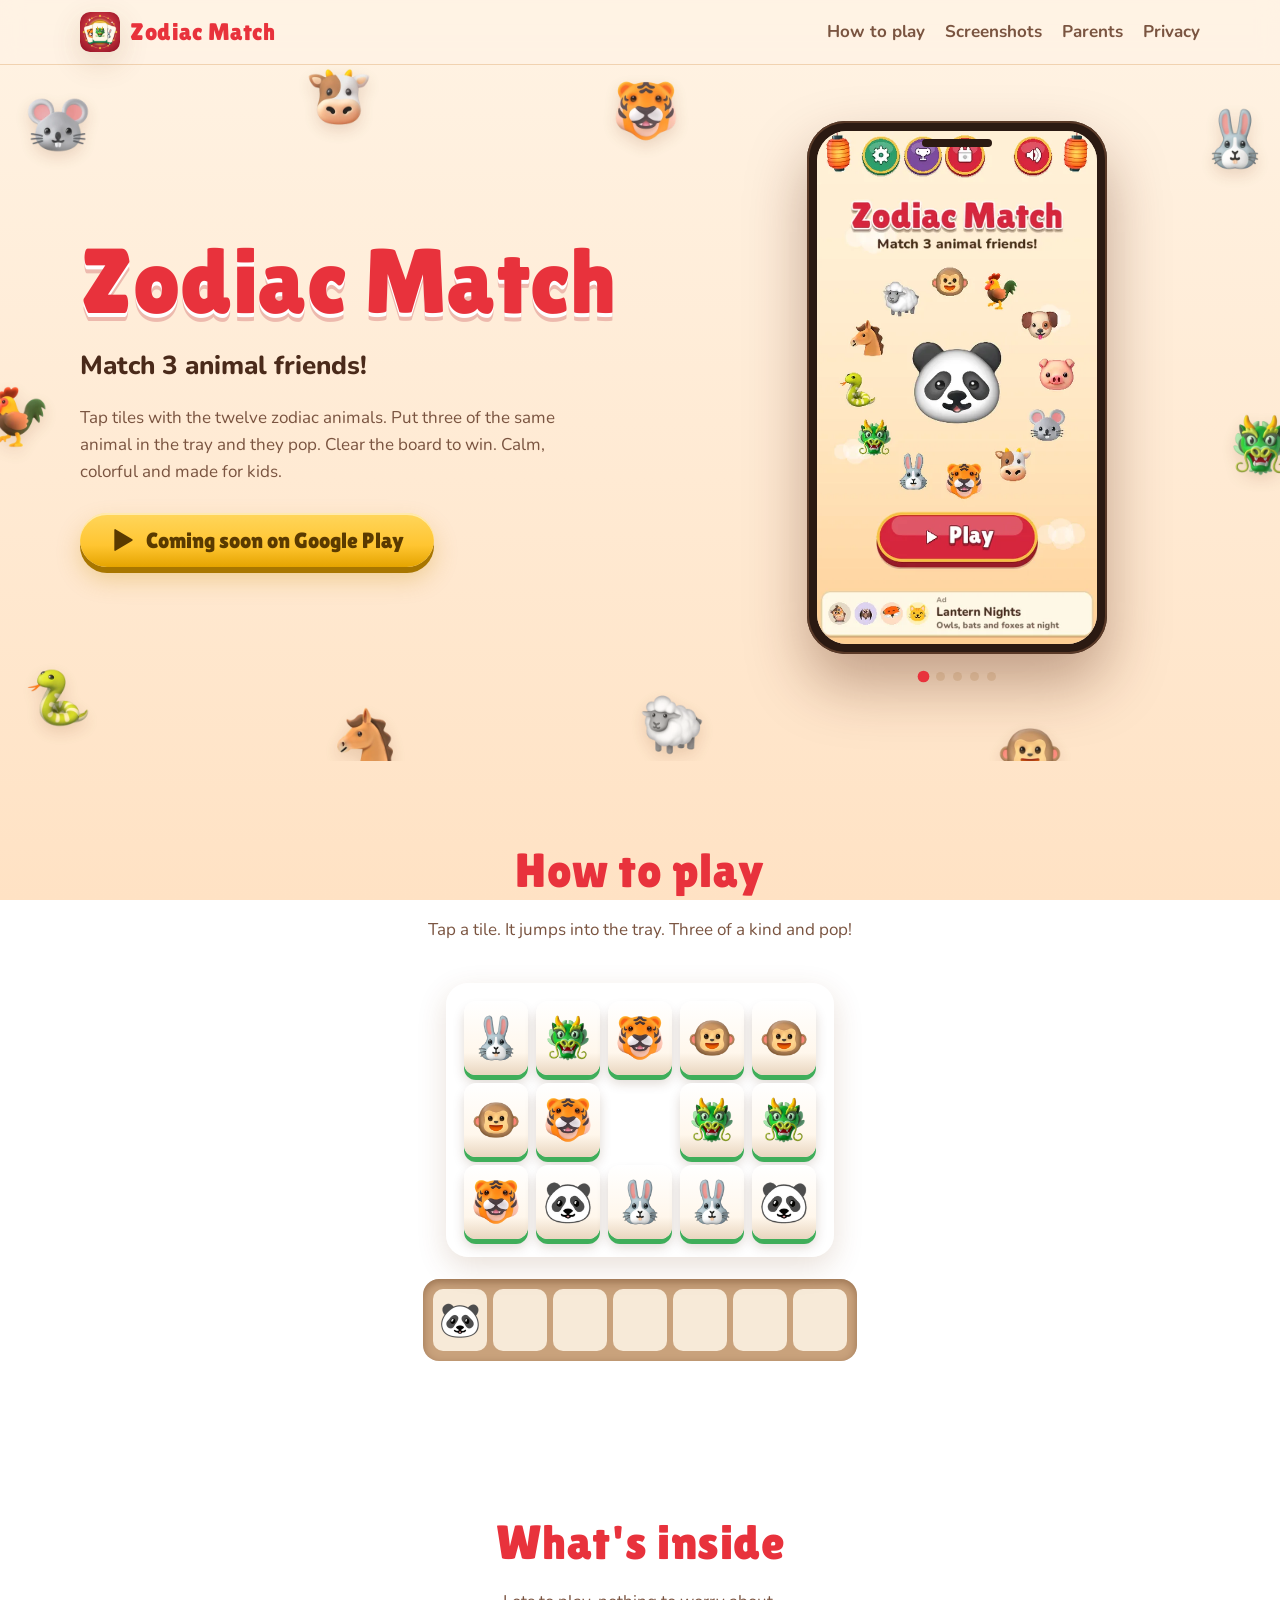
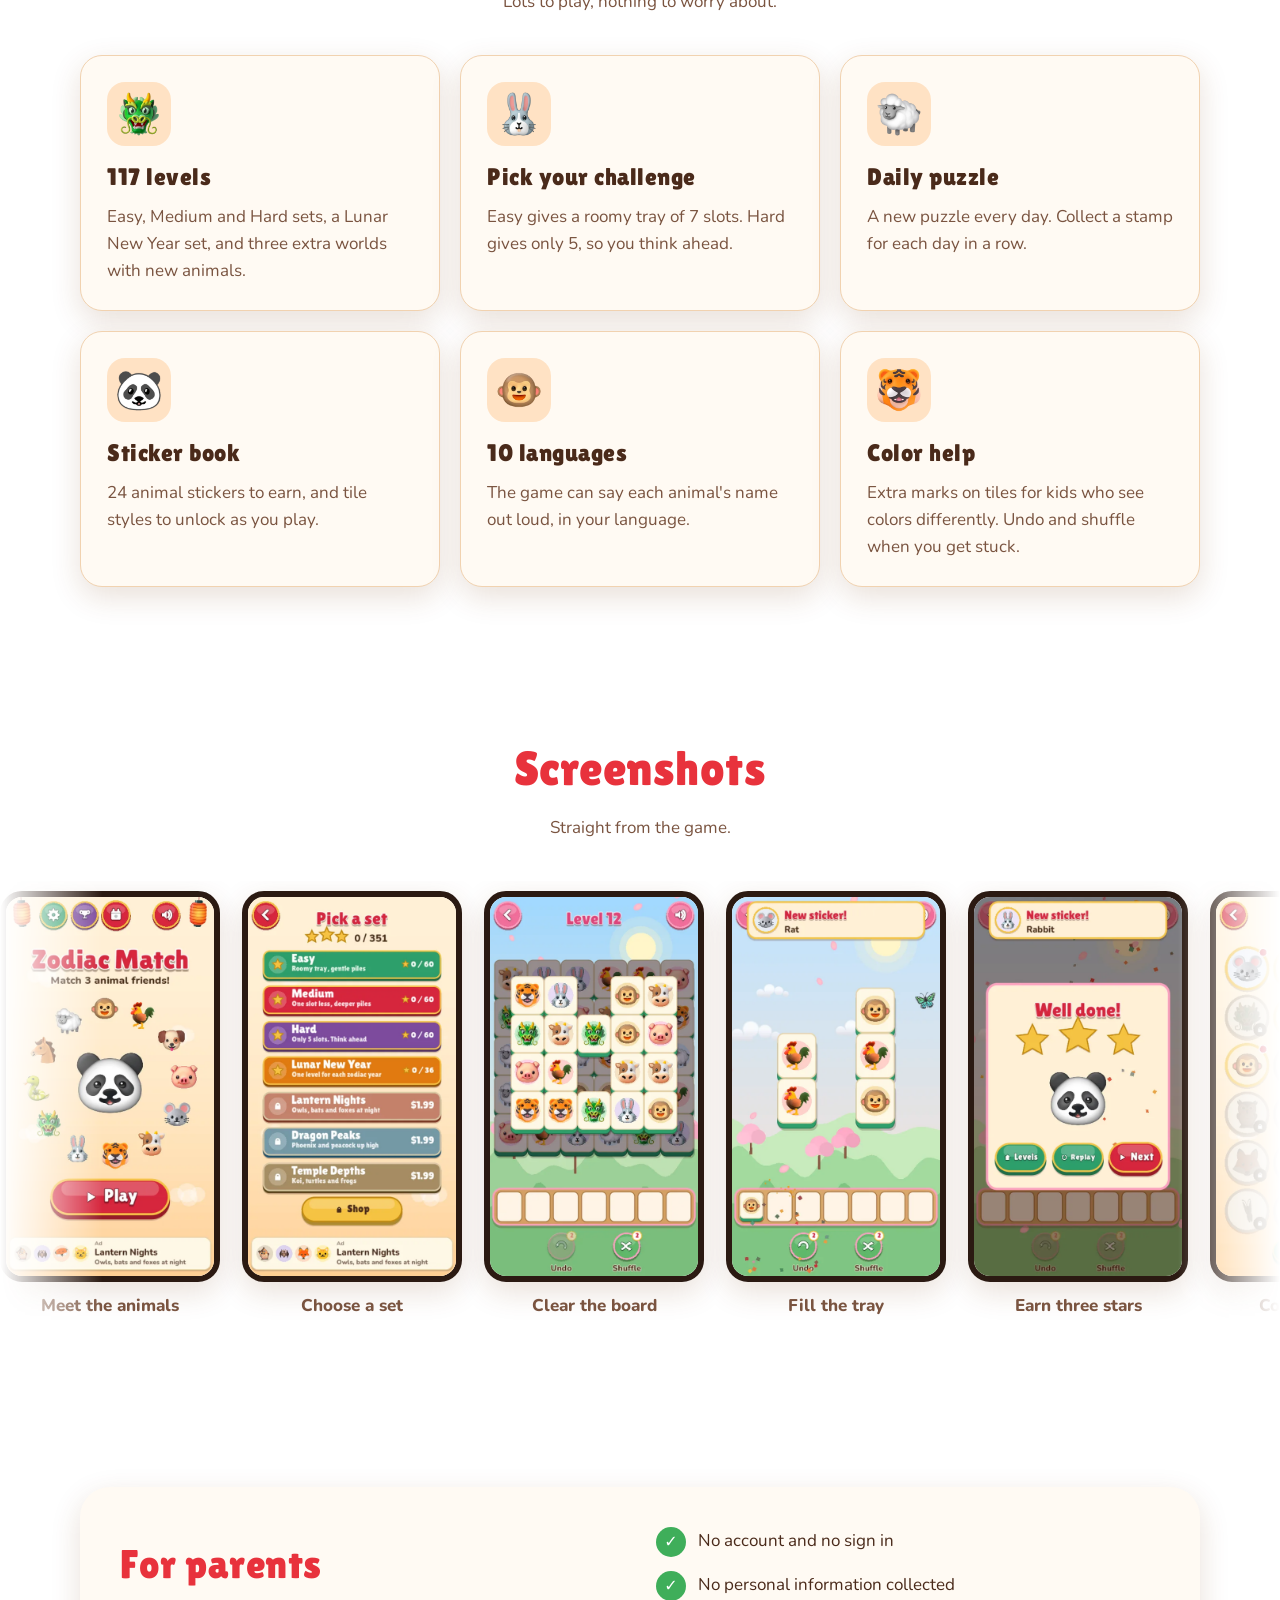
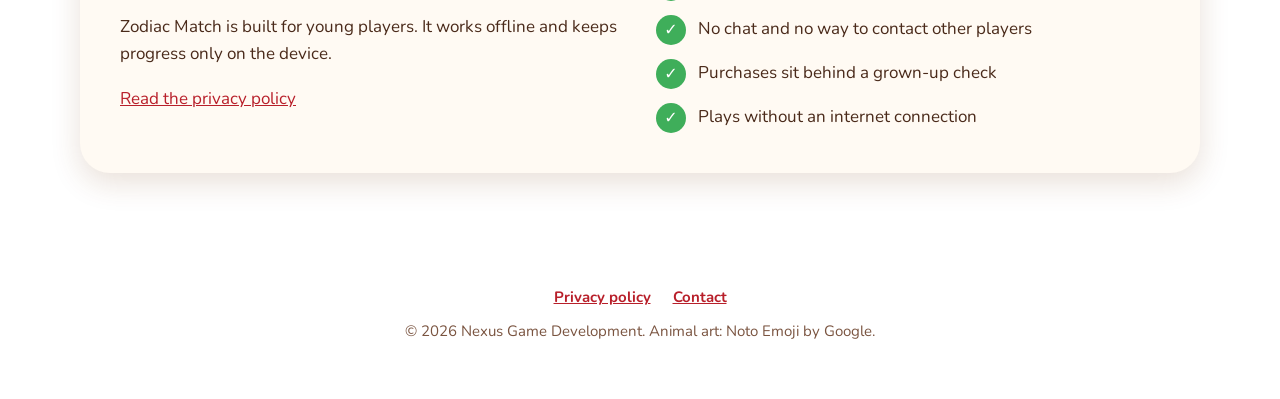
==== zodiac-match/index.html @ 3d44f5b6 "feat: zodiac match website and privacy policy" ====
<!doctype html>
<html lang="en">
<head>
<meta charset="utf-8">
<meta name="viewport" content="width=device-width, initial-scale=1">
<title>Zodiac Match</title>
<meta name="description" content="Zodiac Match is a calm tile matching game for kids. Tap three of the same zodiac animal to clear the board. No account, no personal data.">
<link rel="icon" href="favicon.png">
<link rel="preconnect" href="https://fonts.googleapis.com">
<link rel="preconnect" href="https://fonts.gstatic.com" crossorigin>
<link href="https://fonts.googleapis.com/css2?family=Lilita+One&family=Nunito:wght@400;700;800&display=swap" rel="stylesheet">
<link rel="stylesheet" href="style.css">
</head>
<body>

<header class="top">
  <div class="wrap">
    <a class="brand display" href="./"><img src="img/icon.png" alt="">Zodiac Match</a>
    <nav>
      <a class="hide-sm" href="#play">How to play</a>
      <a class="hide-sm" href="#screens">Screenshots</a>
      <a href="#parents">Parents</a>
      <a href="privacy/">Privacy</a>
    </nav>
  </div>
</header>

<section class="hero">
  <div class="floaters" id="floaters"></div>
  <div class="wrap">
    <div>
      <h1 id="title">Zodiac Match</h1>
      <div class="tag">Match 3 animal friends!</div>
      <p>Tap tiles with the twelve zodiac animals. Put three of the same animal in the tray and they pop. Clear the board to win. Calm, colorful and made for kids.</p>
      <div class="cta">
        <span class="btn soon" aria-label="Coming soon to Google Play">
          <svg viewBox="0 0 24 24" fill="currentColor" aria-hidden="true"><path d="M4 2.6v18.8c0 .5.5.8 1 .6l15.6-9.4c.4-.3.4-.9 0-1.2L5 2c-.5-.2-1 .1-1 .6z"/></svg>
          Coming soon on Google Play
        </span>
      </div>
    </div>
    <div>
      <div class="phone"><div class="screen" id="screen">
        <img class="on" src="img/shots/title.webp" alt="Title screen with the zodiac animals around a panda">
        <img src="img/shots/board.webp" alt="A level full of animal tiles">
        <img src="img/shots/win.webp" alt="Well done screen with three stars">
        <img src="img/shots/stickers.webp" alt="Sticker book with animals to collect">
        <img src="img/shots/daily.webp" alt="Daily puzzle with stamps">
      </div></div>
      <div class="dots" id="dots"></div>
    </div>
  </div>
</section>

<section id="play">
  <div class="wrap">
    <div class="head reveal">
      <h2>How to play</h2>
      <p>Tap a tile. It jumps into the tray. Three of a kind and pop!</p>
    </div>
    <div class="demo reveal">
      <div class="board" id="board"></div>
      <div class="tray" id="tray"></div>
    </div>
  </div>
</section>

<section>
  <div class="wrap">
    <div class="head reveal">
      <h2>What's inside</h2>
      <p>Lots to play, nothing to worry about.</p>
    </div>
    <div class="grid">
      <div class="card reveal"><div class="ico"><img src="img/animals/dragon.webp" alt=""></div><h3>117 levels</h3><p>Easy, Medium and Hard sets, a Lunar New Year set, and three extra worlds with new animals.</p></div>
      <div class="card reveal"><div class="ico"><img src="img/animals/rabbit.webp" alt=""></div><h3>Pick your challenge</h3><p>Easy gives a roomy tray of 7 slots. Hard gives only 5, so you think ahead.</p></div>
      <div class="card reveal"><div class="ico"><img src="img/animals/sheep.webp" alt=""></div><h3>Daily puzzle</h3><p>A new puzzle every day. Collect a stamp for each day in a row.</p></div>
      <div class="card reveal"><div class="ico"><img src="img/animals/panda.webp" alt=""></div><h3>Sticker book</h3><p>24 animal stickers to earn, and tile styles to unlock as you play.</p></div>
      <div class="card reveal"><div class="ico"><img src="img/animals/monkey.webp" alt=""></div><h3>10 languages</h3><p>The game can say each animal's name out loud, in your language.</p></div>
      <div class="card reveal"><div class="ico"><img src="img/animals/tiger.webp" alt=""></div><h3>Color help</h3><p>Extra marks on tiles for kids who see colors differently. Undo and shuffle when you get stuck.</p></div>
    </div>
  </div>
</section>

<section id="screens">
  <div class="wrap">
    <div class="head reveal">
      <h2>Screenshots</h2>
      <p>Straight from the game.</p>
    </div>
  </div>
  <div class="strip reveal"><div class="track" id="track">
    <figure><img src="img/shots/title.webp" alt="Title screen" loading="lazy"><figcaption>Meet the animals</figcaption></figure>
    <figure><img src="img/shots/sets.webp" alt="Set picker" loading="lazy"><figcaption>Choose a set</figcaption></figure>
    <figure><img src="img/shots/board.webp" alt="A full board" loading="lazy"><figcaption>Clear the board</figcaption></figure>
    <figure><img src="img/shots/playing.webp" alt="Playing level 1" loading="lazy"><figcaption>Fill the tray</figcaption></figure>
    <figure><img src="img/shots/win.webp" alt="Three stars" loading="lazy"><figcaption>Earn three stars</figcaption></figure>
    <figure><img src="img/shots/stickers.webp" alt="Sticker book" loading="lazy"><figcaption>Collect stickers</figcaption></figure>
    <figure><img src="img/shots/tiles.webp" alt="Tile styles" loading="lazy"><figcaption>Unlock tile styles</figcaption></figure>
    <figure><img src="img/shots/daily.webp" alt="Daily puzzle" loading="lazy"><figcaption>Daily puzzle</figcaption></figure>
    <figure><img src="img/shots/settings.webp" alt="Settings" loading="lazy"><figcaption>Easy settings</figcaption></figure>
  </div></div>
</section>

<section id="parents">
  <div class="wrap">
    <div class="parents reveal">
      <div>
        <h2>For parents</h2>
        <p>Zodiac Match is built for young players. It works offline and keeps progress only on the device.</p>
        <p><a href="privacy/">Read the privacy policy</a></p>
      </div>
      <ul>
        <li><b>&#10003;</b><span>No account and no sign in</span></li>
        <li><b>&#10003;</b><span>No personal information collected</span></li>
        <li><b>&#10003;</b><span>No chat and no way to contact other players</span></li>
        <li><b>&#10003;</b><span>Purchases sit behind a grown-up check</span></li>
        <li><b>&#10003;</b><span>Plays without an internet connection</span></li>
      </ul>
    </div>
  </div>
</section>

<footer>
  <div class="wrap">
    <nav><a href="privacy/">Privacy policy</a><a href="mailto:itdevelopment@nexusgamedevs.org">Contact</a></nav>
    <div>&copy; 2026 Nexus Game Development. Animal art: Noto Emoji by Google.</div>
  </div>
</footer>

<script>
(function () {
  var still = window.matchMedia('(prefers-reduced-motion: reduce)').matches;
  var animals = ['rat', 'ox', 'tiger', 'rabbit', 'dragon', 'snake', 'horse', 'sheep', 'monkey', 'rooster', 'dog', 'pig'];
  var src = function (a) { return 'img/animals/' + a + '.webp'; };

  // Title letters hop one after another
  var t = document.getElementById('title');
  t.innerHTML = t.textContent.split('').map(function (c, i) {
    return c === ' ' ? ' ' : '<span style="animation-delay:' + (i * 0.08) + 's">' + c + '</span>';
  }).join('');

  // Animals drifting around the hero
  var f = document.getElementById('floaters');
  var spots = [[2, 4], [24, 0], [48, 2], [94, 6], [96, 50], [2, 86], [26, 92], [50, 90], [78, 94], [-1, 46]];
  spots.forEach(function (p, i) {
    var img = new Image();
    img.src = src(animals[i % animals.length]);
    img.alt = '';
    img.style.left = p[0] + '%';
    img.style.top = p[1] + '%';
    img.style.animationDelay = (-i * 1.3) + 's';
    img.style.animationDuration = (7 + (i % 4) * 1.5) + 's';
    f.appendChild(img);
  });

  // Phone slideshow
  var shots = document.querySelectorAll('#screen img');
  var dots = document.getElementById('dots');
  shots.forEach(function () { dots.appendChild(document.createElement('i')); });
  var cur = 0;
  var show = function (n) {
    shots[cur].classList.remove('on'); dots.children[cur].classList.remove('on');
    cur = n;
    shots[cur].classList.add('on'); dots.children[cur].classList.add('on');
  };
  show(0);
  if (!still) setInterval(function () { show((cur + 1) % shots.length); }, 3200);

  // Gallery loops forever: repeat its items once
  var track = document.getElementById('track');
  track.innerHTML += track.innerHTML;

  // Reveal on scroll
  var io = new IntersectionObserver(function (es) {
    es.forEach(function (e) { if (e.isIntersecting) { e.target.classList.add('in'); io.unobserve(e.target); } });
  }, { threshold: 0.15 });
  document.querySelectorAll('.reveal').forEach(function (el) { io.observe(el); });

  // How to play: a small board that plays itself
  var board = document.getElementById('board');
  var tray = document.getElementById('tray');
  var slots = [];
  for (var s = 0; s < 7; s++) { var d = document.createElement('div'); d.className = 'slot'; tray.appendChild(d); slots.push(d); }

  var deal = function () {
    var pool = ['tiger', 'rabbit', 'dragon', 'panda', 'monkey'];
    var tiles = [];
    pool.forEach(function (a) { for (var k = 0; k < 3; k++) tiles.push(a); });
    for (var i = tiles.length - 1; i > 0; i--) { var j = Math.floor(Math.random() * (i + 1)); var x = tiles[i]; tiles[i] = tiles[j]; tiles[j] = x; }
    board.innerHTML = '';
    tiles.forEach(function (a) {
      var el = document.createElement('div');
      el.className = 'tile'; el.dataset.a = a;
      el.innerHTML = '<img src="' + src(a) + '" alt="">';
      board.appendChild(el);
    });
  };

  var held = [];
  var burst = function (slot) {
    var r = slot.getBoundingClientRect(), b = board.parentNode.getBoundingClientRect();
    var colors = ['#ffc531', '#e8323c', '#3fae5a', '#6f56d9', '#ff8ac2'];
    for (var i = 0; i < 10; i++) {
      var p = document.createElement('span');
      p.className = 'burst';
      p.style.background = colors[i % colors.length];
      p.style.left = (r.left - b.left + r.width / 2) + 'px';
      p.style.top = (r.top - b.top + r.height / 2) + 'px';
      var ang = i / 10 * Math.PI * 2;
      p.style.setProperty('--x', Math.cos(ang) * 50 + 'px');
      p.style.setProperty('--y', Math.sin(ang) * 50 + 'px');
      board.parentNode.appendChild(p);
      setTimeout(function (q) { q.remove(); }, 750, p);
    }
  };
  var redraw = function () {
    slots.forEach(function (sl, i) {
      sl.className = 'slot';
      sl.innerHTML = held[i] ? '<img src="' + src(held[i]) + '" alt="">' : '';
    });
  };

  var step = function () {
    var left = Array.prototype.filter.call(board.children, function (el) { return el.style.visibility !== 'hidden'; });
    if (!left.length) { setTimeout(function () { deal(); held = []; redraw(); setTimeout(step, 900); }, 1200); return; }
    // Prefer an animal already in the tray, the way a careful player would
    var want = held.length ? held[held.length - 1] : null;
    var pick = left.find(function (el) { return el.dataset.a === want; }) || left[Math.floor(Math.random() * left.length)];
    pick.classList.add('pick');
    setTimeout(function () {
      pick.style.visibility = 'hidden';
      var a = pick.dataset.a;
      var at = held.lastIndexOf(a);
      if (at < 0) held.push(a); else held.splice(at + 1, 0, a);
      redraw();
      var n = held.filter(function (h) { return h === a; }).length;
      if (n === 3) {
        var first = held.indexOf(a);
        for (var i = first; i < first + 3; i++) slots[i].classList.add('pop');
        burst(slots[first + 1]);
        setTimeout(function () { held = held.filter(function (h) { return h !== a; }); redraw(); setTimeout(step, 500); }, 480);
      } else setTimeout(step, 650);
    }, 260);
  };

  deal(); redraw();
  if (!still) {
    var started = false;
    new IntersectionObserver(function (es) {
      if (es[0].isIntersecting && !started) { started = true; setTimeout(step, 600); }
    }).observe(board);
  }
})();
</script>
</body>
</html>
---- zodiac-match/style.css ----
:root {
  --bg: #fff3e4;
  --bg-deep: #ffe2c4;
  --ink: #4a2a1a;
  --ink-soft: #7a5440;
  --red: #e8323c;
  --red-dark: #b81f2a;
  --gold: #ffc531;
  --green: #3fae5a;
  --purple: #6f56d9;
  --card: #fffaf3;
  --line: #f1d2b0;
  --shadow: 0 10px 30px rgba(120, 60, 20, .16);
  color-scheme: light;
}

* { box-sizing: border-box; }
html { scroll-behavior: smooth; }
body {
  margin: 0;
  background: linear-gradient(180deg, var(--bg) 0%, var(--bg-deep) 100%) fixed;
  color: var(--ink);
  font: 17px/1.6 "Nunito", system-ui, sans-serif;
  overflow-x: hidden;
}
h1, h2, h3, .display { font-family: "Lilita One", "Nunito", sans-serif; font-weight: 400; letter-spacing: .5px; }
a { color: var(--red-dark); }
img { max-width: 100%; display: block; }
.wrap { width: min(1120px, 100% - 32px); margin: 0 auto; }

/* Header */
.top { position: sticky; top: 0; z-index: 20; backdrop-filter: blur(10px); background: rgba(255, 243, 228, .78); border-bottom: 1px solid var(--line); }
.top .wrap { display: flex; align-items: center; justify-content: space-between; height: 64px; }
.brand { display: flex; align-items: center; gap: 10px; text-decoration: none; color: var(--red); font-size: 24px; }
.brand img { width: 40px; height: 40px; border-radius: 10px; box-shadow: var(--shadow); }
.top nav { display: flex; gap: 20px; }
.top nav a { color: var(--ink-soft); text-decoration: none; font-weight: 700; }
.top nav a:hover { color: var(--red); }

/* Buttons, same glossy look as the game */
.btn {
  display: inline-flex; align-items: center; gap: 10px;
  padding: 14px 30px; border-radius: 999px; border: 0;
  font: 22px "Lilita One", sans-serif; color: #fff; text-decoration: none;
  background: linear-gradient(180deg, #ff5a5f 0%, var(--red) 55%, var(--red-dark) 100%);
  box-shadow: 0 6px 0 #8f1620, 0 12px 24px rgba(184, 31, 42, .35), inset 0 2px 0 rgba(255, 255, 255, .45);
  transition: transform .15s, box-shadow .15s;
}
.btn:hover { transform: translateY(-2px); }
.btn:active { transform: translateY(4px); box-shadow: 0 2px 0 #8f1620, 0 6px 12px rgba(184, 31, 42, .3); }
.btn.soon { background: linear-gradient(180deg, #ffd65c, var(--gold) 60%, #e5a400); box-shadow: 0 6px 0 #a87600, 0 12px 24px rgba(200, 140, 0, .3), inset 0 2px 0 rgba(255, 255, 255, .5); color: #5a3a00; cursor: default; }
.btn svg { width: 26px; height: 26px; }

/* Hero */
.hero { position: relative; padding: 56px 0 80px; }
.hero .wrap { display: grid; grid-template-columns: 1.1fr .9fr; gap: 40px; align-items: center; position: relative; z-index: 2; }
.hero h1 { font-size: clamp(52px, 8vw, 92px); line-height: 1; margin: 0; color: var(--red); text-shadow: 0 4px 0 #fff, 0 8px 0 rgba(184, 31, 42, .25); }
.hero h1 span { display: inline-block; animation: hop 2.6s ease-in-out infinite; }
.hero .tag { font-size: clamp(20px, 2.6vw, 26px); font-weight: 800; margin: 18px 0 8px; }
.hero p { color: var(--ink-soft); max-width: 520px; }
.hero .cta { display: flex; flex-wrap: wrap; gap: 14px; margin-top: 28px; align-items: center; }
.hero .note { font-size: 14px; color: var(--ink-soft); }

.floaters { position: absolute; inset: 0; overflow: hidden; pointer-events: none; z-index: 1; }
.floaters img { position: absolute; width: 64px; opacity: .9; animation: float 9s ease-in-out infinite; filter: drop-shadow(0 6px 8px rgba(120, 60, 20, .18)); }

/* Phone */
.phone {
  position: relative; width: min(300px, 78vw); aspect-ratio: 9 / 16; margin: 0 auto;
  border-radius: 38px; padding: 10px; background: #2b1a12;
  box-shadow: 0 30px 60px rgba(80, 30, 10, .35), inset 0 0 0 2px #5a3a28;
  animation: bob 6s ease-in-out infinite;
}
.phone .screen { position: relative; width: 100%; height: 100%; border-radius: 30px; overflow: hidden; background: #fbe8d2; }
.phone .screen img { position: absolute; inset: 0; width: 100%; height: 100%; object-fit: cover; opacity: 0; transform: scale(1.04); transition: opacity .8s, transform 1.6s; }
.phone .screen img.on { opacity: 1; transform: scale(1); }
.phone::after { content: ""; position: absolute; top: 18px; left: 50%; width: 70px; height: 8px; margin-left: -35px; border-radius: 8px; background: #2b1a12; z-index: 3; }
.dots { display: flex; gap: 8px; justify-content: center; margin-top: 18px; }
.dots i { width: 9px; height: 9px; border-radius: 50%; background: var(--line); transition: background .3s, transform .3s; }
.dots i.on { background: var(--red); transform: scale(1.3); }

/* Sections */
section { padding: 72px 0; }
.head { text-align: center; margin-bottom: 40px; }
.head h2 { font-size: clamp(34px, 5vw, 48px); margin: 0; color: var(--red); }
.head p { color: var(--ink-soft); margin: 6px 0 0; }

/* Match demo */
.demo { display: grid; justify-items: center; gap: 22px; }
.board { position: relative; display: grid; grid-template-columns: repeat(5, 64px); gap: 8px; padding: 18px; border-radius: 22px; background: rgba(255, 255, 255, .55); box-shadow: var(--shadow); }
.tile {
  width: 64px; height: 74px; border-radius: 12px; display: grid; place-items: center;
  background: linear-gradient(180deg, #fff 0%, #fff7ec 70%, #e9d6bf 100%);
  box-shadow: 0 5px 0 #3fae5a, 0 8px 12px rgba(80, 40, 10, .18);
  transition: transform .45s cubic-bezier(.3, 1.4, .5, 1), opacity .3s;
}
.tile img { width: 48px; }
.tile.pick { animation: pick .35s; }
.tray { display: grid; grid-template-columns: repeat(7, 54px); gap: 6px; padding: 10px; border-radius: 16px; background: #c9a27c; box-shadow: inset 0 3px 8px rgba(70, 30, 0, .35); }
.slot { width: 54px; height: 62px; border-radius: 10px; background: #f7ead8; display: grid; place-items: center; }
.slot img { width: 40px; animation: drop .35s cubic-bezier(.3, 1.5, .5, 1); }
.slot.pop img { animation: pop .45s forwards; }
.burst { position: absolute; pointer-events: none; width: 10px; height: 10px; border-radius: 50%; animation: burst .7s ease-out forwards; }

/* Features */
.grid { display: grid; grid-template-columns: repeat(3, 1fr); gap: 20px; }
.card { background: var(--card); border: 1px solid var(--line); border-radius: 22px; padding: 26px; box-shadow: var(--shadow); transition: transform .25s; }
.card:hover { transform: translateY(-6px) rotate(-.5deg); }
.card .ico { width: 64px; height: 64px; border-radius: 18px; display: grid; place-items: center; margin-bottom: 12px; background: var(--bg-deep); }
.card .ico img { width: 46px; }
.card h3 { margin: 0 0 6px; font-size: 24px; }
.card p { margin: 0; color: var(--ink-soft); }

/* Gallery */
.strip { overflow: hidden; mask-image: linear-gradient(90deg, transparent, #000 8%, #000 92%, transparent); }
.track { display: flex; gap: 22px; width: max-content; animation: slide 50s linear infinite; padding: 10px 0 24px; }
.strip:hover .track { animation-play-state: paused; }
.track figure { margin: 0; width: 220px; }
.track img { border-radius: 22px; border: 6px solid #2b1a12; box-shadow: var(--shadow); aspect-ratio: 9 / 16; object-fit: cover; transition: transform .3s; }
.track figure:hover img { transform: translateY(-8px) scale(1.03); }
.track figcaption { text-align: center; font-weight: 800; margin-top: 10px; color: var(--ink-soft); }

/* Parents */
.parents { background: var(--card); border-radius: 30px; padding: 40px; box-shadow: var(--shadow); display: grid; grid-template-columns: 1fr 1fr; gap: 32px; align-items: center; }
.parents ul { list-style: none; margin: 0; padding: 0; display: grid; gap: 14px; }
.parents li { display: flex; gap: 12px; align-items: flex-start; }
.parents li b { flex: 0 0 30px; height: 30px; border-radius: 50%; display: grid; place-items: center; background: var(--green); color: #fff; font-size: 16px; }
.parents h2 { font-size: 40px; margin: 0 0 10px; color: var(--red); }

footer { padding: 40px 0 56px; text-align: center; color: var(--ink-soft); font-size: 15px; }
footer nav { display: flex; justify-content: center; gap: 22px; margin-bottom: 10px; font-weight: 700; }

/* Reveal on scroll */
.reveal { opacity: 0; transform: translateY(30px); transition: opacity .7s, transform .7s; }
.reveal.in { opacity: 1; transform: none; }

/* Policy page */
.doc { background: var(--card); border-radius: 26px; padding: clamp(22px, 5vw, 48px); margin: 40px auto; max-width: 820px; box-shadow: var(--shadow); }
.doc h1 { color: var(--red); font-size: clamp(36px, 6vw, 52px); margin: 0 0 4px; }
.doc h2 { font-size: 26px; margin: 30px 0 6px; }
.doc .meta { color: var(--ink-soft); margin: 0 0 20px; }

@keyframes float { 0%, 100% { transform: translateY(0) rotate(-6deg); } 50% { transform: translateY(-26px) rotate(6deg); } }
@keyframes bob { 0%, 100% { transform: translateY(0) rotate(-2deg); } 50% { transform: translateY(-14px) rotate(2deg); } }
@keyframes hop { 0%, 80%, 100% { transform: translateY(0); } 88% { transform: translateY(-14px); } }
@keyframes pick { 50% { transform: scale(.88); } }
@keyframes drop { from { transform: translateY(-40px) scale(.6); opacity: 0; } }
@keyframes pop { 40% { transform: scale(1.35); } 100% { transform: scale(0); opacity: 0; } }
@keyframes burst { to { transform: translate(var(--x), var(--y)) scale(.2); opacity: 0; } }
@keyframes slide { to { transform: translateX(calc(-50% - 11px)); } }

@media (max-width: 860px) {
  .hero .wrap, .parents { grid-template-columns: 1fr; text-align: center; }
  .hero p, .hero .cta { margin-left: auto; margin-right: auto; justify-content: center; }
  .grid { grid-template-columns: 1fr 1fr; }
  .top nav a.hide-sm { display: none; }
}
@media (max-width: 560px) {
  .floaters img { opacity: .45; }
  .grid { grid-template-columns: 1fr; }
  .board { grid-template-columns: repeat(5, 52px); gap: 6px; padding: 12px; }
  .tile { width: 52px; height: 60px; }
  .tile img { width: 38px; }
  .tray { grid-template-columns: repeat(7, 40px); gap: 4px; padding: 8px; }
  .slot { width: 40px; height: 48px; }
  .slot img { width: 30px; }
  .floaters img { width: 44px; }
  .parents { padding: 26px; }
}
@media (prefers-reduced-motion: reduce) {
  *, *::before, *::after { animation: none !important; transition: none !important; }
  .reveal { opacity: 1; transform: none; }
}
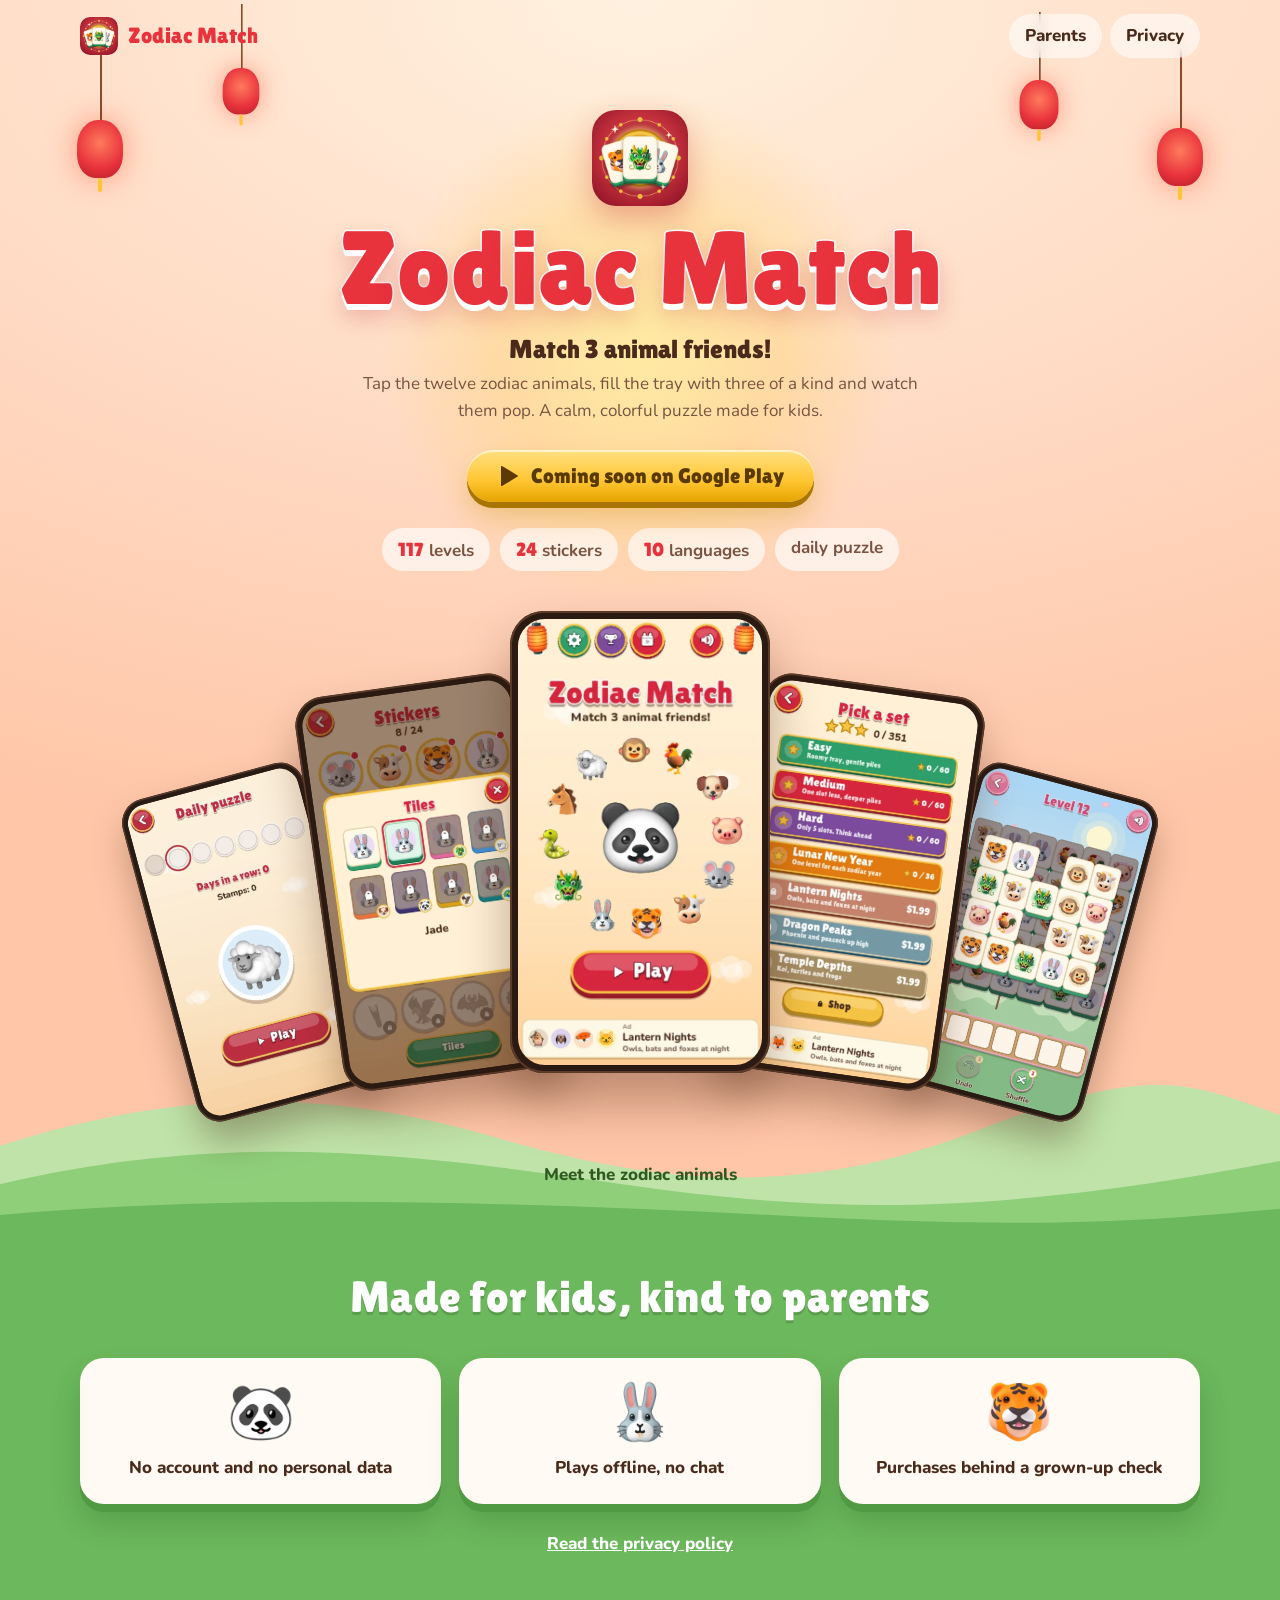
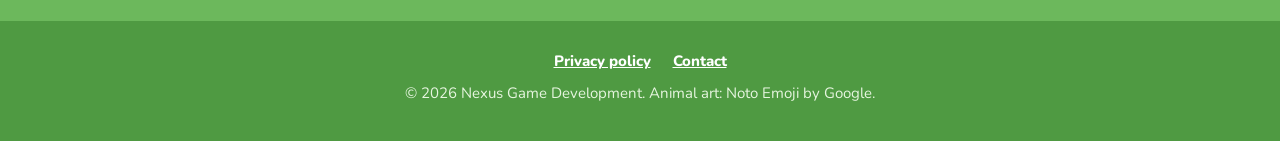
==== commit b253d39e: "feat: simpler zodiac match page with a fan of screenshots Dan wanted fewer sections and a prettier p" ====
--- a/zodiac-match/index.html
+++ b/zodiac-match/index.html
@@ -15,109 +15,60 @@
 
 <header class="top">
   <div class="wrap">
-    <a class="brand display" href="./"><img src="img/icon.png" alt="">Zodiac Match</a>
-    <nav>
-      <a class="hide-sm" href="#play">How to play</a>
-      <a class="hide-sm" href="#screens">Screenshots</a>
-      <a href="#parents">Parents</a>
-      <a href="privacy/">Privacy</a>
-    </nav>
+    <a class="brand display" href="./"><img src="img/icon.png" alt=""><span>Zodiac Match</span></a>
+    <nav><a href="#parents">Parents</a><a href="privacy/">Privacy</a></nav>
   </div>
 </header>
 
-<section class="hero">
-  <div class="floaters" id="floaters"></div>
+<main class="scene">
+  <div class="sun"></div>
+  <div class="lanterns" aria-hidden="true"><i></i><i></i><i></i><i></i></div>
+  <div class="petals" id="petals" aria-hidden="true"></div>
+
+  <div class="wrap intro">
+    <img class="badge" src="img/icon.png" alt="">
+    <h1 id="title">Zodiac Match</h1>
+    <p class="tag">Match 3 animal friends!</p>
+    <p class="lede">Tap the twelve zodiac animals, fill the tray with three of a kind and watch them pop. A calm, colorful puzzle made for kids.</p>
+    <span class="btn" aria-label="Coming soon to Google Play">
+      <svg viewBox="0 0 24 24" fill="currentColor" aria-hidden="true"><path d="M4 2.6v18.8c0 .5.5.8 1 .6l15.6-9.4c.4-.3.4-.9 0-1.2L5 2c-.5-.2-1 .1-1 .6z"/></svg>
+      Coming soon on Google Play
+    </span>
+    <ul class="facts">
+      <li><b>117</b> levels</li>
+      <li><b>24</b> stickers</li>
+      <li><b>10</b> languages</li>
+      <li>daily puzzle</li>
+    </ul>
+  </div>
+
+  <div class="fan" id="fan" aria-label="Screenshots">
+    <figure><img src="img/shots/title.webp" alt="Meet the zodiac animals"></figure>
+    <figure><img src="img/shots/sets.webp" alt="Pick a set of levels"></figure>
+    <figure><img src="img/shots/board.webp" alt="Clear the board"></figure>
+    <figure><img src="img/shots/win.webp" alt="Earn three stars"></figure>
+    <figure><img src="img/shots/stickers.webp" alt="Collect animal stickers"></figure>
+    <figure><img src="img/shots/daily.webp" alt="A new puzzle every day"></figure>
+    <figure><img src="img/shots/tiles.webp" alt="Unlock tile styles"></figure>
+  </div>
+  <p class="caption" id="caption">Meet the zodiac animals</p>
+
+  <svg class="hills" viewBox="0 0 1440 260" preserveAspectRatio="none" aria-hidden="true">
+    <path d="M0 140 C 220 60 380 70 560 130 S 900 210 1100 120 S 1340 60 1440 100 V260 H0Z" fill="#bfe3a8"/>
+    <path d="M0 190 C 260 120 460 150 700 190 S 1120 230 1440 160 V260 H0Z" fill="#8fcf7a"/>
+    <path d="M0 230 C 300 200 600 215 900 232 S 1300 236 1440 222 V260 H0Z" fill="#6cb85c"/>
+  </svg>
+</main>
+
+<section id="parents" class="parents">
   <div class="wrap">
-    <div>
-      <h1 id="title">Zodiac Match</h1>
-      <div class="tag">Match 3 animal friends!</div>
-      <p>Tap tiles with the twelve zodiac animals. Put three of the same animal in the tray and they pop. Clear the board to win. Calm, colorful and made for kids.</p>
-      <div class="cta">
-        <span class="btn soon" aria-label="Coming soon to Google Play">
-          <svg viewBox="0 0 24 24" fill="currentColor" aria-hidden="true"><path d="M4 2.6v18.8c0 .5.5.8 1 .6l15.6-9.4c.4-.3.4-.9 0-1.2L5 2c-.5-.2-1 .1-1 .6z"/></svg>
-          Coming soon on Google Play
-        </span>
-      </div>
+    <h2>Made for kids, kind to parents</h2>
+    <div class="promises">
+      <div><img src="img/animals/panda.webp" alt=""><span>No account and no personal data</span></div>
+      <div><img src="img/animals/rabbit.webp" alt=""><span>Plays offline, no chat</span></div>
+      <div><img src="img/animals/tiger.webp" alt=""><span>Purchases behind a grown-up check</span></div>
     </div>
-    <div>
-      <div class="phone"><div class="screen" id="screen">
-        <img class="on" src="img/shots/title.webp" alt="Title screen with the zodiac animals around a panda">
-        <img src="img/shots/board.webp" alt="A level full of animal tiles">
-        <img src="img/shots/win.webp" alt="Well done screen with three stars">
-        <img src="img/shots/stickers.webp" alt="Sticker book with animals to collect">
-        <img src="img/shots/daily.webp" alt="Daily puzzle with stamps">
-      </div></div>
-      <div class="dots" id="dots"></div>
-    </div>
-  </div>
-</section>
-
-<section id="play">
-  <div class="wrap">
-    <div class="head reveal">
-      <h2>How to play</h2>
-      <p>Tap a tile. It jumps into the tray. Three of a kind and pop!</p>
-    </div>
-    <div class="demo reveal">
-      <div class="board" id="board"></div>
-      <div class="tray" id="tray"></div>
-    </div>
-  </div>
-</section>
-
-<section>
-  <div class="wrap">
-    <div class="head reveal">
-      <h2>What's inside</h2>
-      <p>Lots to play, nothing to worry about.</p>
-    </div>
-    <div class="grid">
-      <div class="card reveal"><div class="ico"><img src="img/animals/dragon.webp" alt=""></div><h3>117 levels</h3><p>Easy, Medium and Hard sets, a Lunar New Year set, and three extra worlds with new animals.</p></div>
-      <div class="card reveal"><div class="ico"><img src="img/animals/rabbit.webp" alt=""></div><h3>Pick your challenge</h3><p>Easy gives a roomy tray of 7 slots. Hard gives only 5, so you think ahead.</p></div>
-      <div class="card reveal"><div class="ico"><img src="img/animals/sheep.webp" alt=""></div><h3>Daily puzzle</h3><p>A new puzzle every day. Collect a stamp for each day in a row.</p></div>
-      <div class="card reveal"><div class="ico"><img src="img/animals/panda.webp" alt=""></div><h3>Sticker book</h3><p>24 animal stickers to earn, and tile styles to unlock as you play.</p></div>
-      <div class="card reveal"><div class="ico"><img src="img/animals/monkey.webp" alt=""></div><h3>10 languages</h3><p>The game can say each animal's name out loud, in your language.</p></div>
-      <div class="card reveal"><div class="ico"><img src="img/animals/tiger.webp" alt=""></div><h3>Color help</h3><p>Extra marks on tiles for kids who see colors differently. Undo and shuffle when you get stuck.</p></div>
-    </div>
-  </div>
-</section>
-
-<section id="screens">
-  <div class="wrap">
-    <div class="head reveal">
-      <h2>Screenshots</h2>
-      <p>Straight from the game.</p>
-    </div>
-  </div>
-  <div class="strip reveal"><div class="track" id="track">
-    <figure><img src="img/shots/title.webp" alt="Title screen" loading="lazy"><figcaption>Meet the animals</figcaption></figure>
-    <figure><img src="img/shots/sets.webp" alt="Set picker" loading="lazy"><figcaption>Choose a set</figcaption></figure>
-    <figure><img src="img/shots/board.webp" alt="A full board" loading="lazy"><figcaption>Clear the board</figcaption></figure>
-    <figure><img src="img/shots/playing.webp" alt="Playing level 1" loading="lazy"><figcaption>Fill the tray</figcaption></figure>
-    <figure><img src="img/shots/win.webp" alt="Three stars" loading="lazy"><figcaption>Earn three stars</figcaption></figure>
-    <figure><img src="img/shots/stickers.webp" alt="Sticker book" loading="lazy"><figcaption>Collect stickers</figcaption></figure>
-    <figure><img src="img/shots/tiles.webp" alt="Tile styles" loading="lazy"><figcaption>Unlock tile styles</figcaption></figure>
-    <figure><img src="img/shots/daily.webp" alt="Daily puzzle" loading="lazy"><figcaption>Daily puzzle</figcaption></figure>
-    <figure><img src="img/shots/settings.webp" alt="Settings" loading="lazy"><figcaption>Easy settings</figcaption></figure>
-  </div></div>
-</section>
-
-<section id="parents">
-  <div class="wrap">
-    <div class="parents reveal">
-      <div>
-        <h2>For parents</h2>
-        <p>Zodiac Match is built for young players. It works offline and keeps progress only on the device.</p>
-        <p><a href="privacy/">Read the privacy policy</a></p>
-      </div>
-      <ul>
-        <li><b>&#10003;</b><span>No account and no sign in</span></li>
-        <li><b>&#10003;</b><span>No personal information collected</span></li>
-        <li><b>&#10003;</b><span>No chat and no way to contact other players</span></li>
-        <li><b>&#10003;</b><span>Purchases sit behind a grown-up check</span></li>
-        <li><b>&#10003;</b><span>Plays without an internet connection</span></li>
-      </ul>
-    </div>
+    <a class="more" href="privacy/">Read the privacy policy</a>
   </div>
 </section>
 
@@ -131,126 +82,43 @@
 <script>
 (function () {
   var still = window.matchMedia('(prefers-reduced-motion: reduce)').matches;
-  var animals = ['rat', 'ox', 'tiger', 'rabbit', 'dragon', 'snake', 'horse', 'sheep', 'monkey', 'rooster', 'dog', 'pig'];
-  var src = function (a) { return 'img/animals/' + a + '.webp'; };
 
   // Title letters hop one after another
   var t = document.getElementById('title');
   t.innerHTML = t.textContent.split('').map(function (c, i) {
-    return c === ' ' ? ' ' : '<span style="animation-delay:' + (i * 0.08) + 's">' + c + '</span>';
+    return c === ' ' ? ' ' : '<span style="animation-delay:' + (i * 0.09) + 's">' + c + '</span>';
   }).join('');
 
-  // Animals drifting around the hero
-  var f = document.getElementById('floaters');
-  var spots = [[2, 4], [24, 0], [48, 2], [94, 6], [96, 50], [2, 86], [26, 92], [50, 90], [78, 94], [-1, 46]];
-  spots.forEach(function (p, i) {
-    var img = new Image();
-    img.src = src(animals[i % animals.length]);
-    img.alt = '';
-    img.style.left = p[0] + '%';
-    img.style.top = p[1] + '%';
-    img.style.animationDelay = (-i * 1.3) + 's';
-    img.style.animationDuration = (7 + (i % 4) * 1.5) + 's';
-    f.appendChild(img);
+  // Cherry blossom petals
+  var p = document.getElementById('petals');
+  for (var i = 0; i < 18; i++) {
+    var e = document.createElement('i');
+    e.style.left = (Math.random() * 100) + '%';
+    e.style.animationDuration = (9 + Math.random() * 8) + 's';
+    e.style.animationDelay = (-Math.random() * 16) + 's';
+    e.style.scale = String(0.6 + Math.random() * 0.7);
+    p.appendChild(e);
+  }
+
+  // Fan of phones: the front one changes every few seconds, a tap brings one forward
+  var cards = Array.prototype.slice.call(document.querySelectorAll('#fan figure'));
+  var cap = document.getElementById('caption');
+  var front = 0;
+  var place = function () {
+    var n = cards.length;
+    cards.forEach(function (c, i) {
+      var d = ((i - front) % n + n) % n;
+      if (d > n / 2) d -= n;
+      c.dataset.pos = Math.max(-3, Math.min(3, d));
+    });
+    cap.textContent = cards[front].querySelector('img').alt;
+  };
+  var timer;
+  var auto = function () { if (!still) timer = setInterval(function () { front = (front + 1) % cards.length; place(); }, 3200); };
+  cards.forEach(function (c, i) {
+    c.addEventListener('click', function () { clearInterval(timer); front = i; place(); auto(); });
   });
-
-  // Phone slideshow
-  var shots = document.querySelectorAll('#screen img');
-  var dots = document.getElementById('dots');
-  shots.forEach(function () { dots.appendChild(document.createElement('i')); });
-  var cur = 0;
-  var show = function (n) {
-    shots[cur].classList.remove('on'); dots.children[cur].classList.remove('on');
-    cur = n;
-    shots[cur].classList.add('on'); dots.children[cur].classList.add('on');
-  };
-  show(0);
-  if (!still) setInterval(function () { show((cur + 1) % shots.length); }, 3200);
-
-  // Gallery loops forever: repeat its items once
-  var track = document.getElementById('track');
-  track.innerHTML += track.innerHTML;
-
-  // Reveal on scroll
-  var io = new IntersectionObserver(function (es) {
-    es.forEach(function (e) { if (e.isIntersecting) { e.target.classList.add('in'); io.unobserve(e.target); } });
-  }, { threshold: 0.15 });
-  document.querySelectorAll('.reveal').forEach(function (el) { io.observe(el); });
-
-  // How to play: a small board that plays itself
-  var board = document.getElementById('board');
-  var tray = document.getElementById('tray');
-  var slots = [];
-  for (var s = 0; s < 7; s++) { var d = document.createElement('div'); d.className = 'slot'; tray.appendChild(d); slots.push(d); }
-
-  var deal = function () {
-    var pool = ['tiger', 'rabbit', 'dragon', 'panda', 'monkey'];
-    var tiles = [];
-    pool.forEach(function (a) { for (var k = 0; k < 3; k++) tiles.push(a); });
-    for (var i = tiles.length - 1; i > 0; i--) { var j = Math.floor(Math.random() * (i + 1)); var x = tiles[i]; tiles[i] = tiles[j]; tiles[j] = x; }
-    board.innerHTML = '';
-    tiles.forEach(function (a) {
-      var el = document.createElement('div');
-      el.className = 'tile'; el.dataset.a = a;
-      el.innerHTML = '<img src="' + src(a) + '" alt="">';
-      board.appendChild(el);
-    });
-  };
-
-  var held = [];
-  var burst = function (slot) {
-    var r = slot.getBoundingClientRect(), b = board.parentNode.getBoundingClientRect();
-    var colors = ['#ffc531', '#e8323c', '#3fae5a', '#6f56d9', '#ff8ac2'];
-    for (var i = 0; i < 10; i++) {
-      var p = document.createElement('span');
-      p.className = 'burst';
-      p.style.background = colors[i % colors.length];
-      p.style.left = (r.left - b.left + r.width / 2) + 'px';
-      p.style.top = (r.top - b.top + r.height / 2) + 'px';
-      var ang = i / 10 * Math.PI * 2;
-      p.style.setProperty('--x', Math.cos(ang) * 50 + 'px');
-      p.style.setProperty('--y', Math.sin(ang) * 50 + 'px');
-      board.parentNode.appendChild(p);
-      setTimeout(function (q) { q.remove(); }, 750, p);
-    }
-  };
-  var redraw = function () {
-    slots.forEach(function (sl, i) {
-      sl.className = 'slot';
-      sl.innerHTML = held[i] ? '<img src="' + src(held[i]) + '" alt="">' : '';
-    });
-  };
-
-  var step = function () {
-    var left = Array.prototype.filter.call(board.children, function (el) { return el.style.visibility !== 'hidden'; });
-    if (!left.length) { setTimeout(function () { deal(); held = []; redraw(); setTimeout(step, 900); }, 1200); return; }
-    // Prefer an animal already in the tray, the way a careful player would
-    var want = held.length ? held[held.length - 1] : null;
-    var pick = left.find(function (el) { return el.dataset.a === want; }) || left[Math.floor(Math.random() * left.length)];
-    pick.classList.add('pick');
-    setTimeout(function () {
-      pick.style.visibility = 'hidden';
-      var a = pick.dataset.a;
-      var at = held.lastIndexOf(a);
-      if (at < 0) held.push(a); else held.splice(at + 1, 0, a);
-      redraw();
-      var n = held.filter(function (h) { return h === a; }).length;
-      if (n === 3) {
-        var first = held.indexOf(a);
-        for (var i = first; i < first + 3; i++) slots[i].classList.add('pop');
-        burst(slots[first + 1]);
-        setTimeout(function () { held = held.filter(function (h) { return h !== a; }); redraw(); setTimeout(step, 500); }, 480);
-      } else setTimeout(step, 650);
-    }, 260);
-  };
-
-  deal(); redraw();
-  if (!still) {
-    var started = false;
-    new IntersectionObserver(function (es) {
-      if (es[0].isIntersecting && !started) { started = true; setTimeout(step, 600); }
-    }).observe(board);
-  }
+  place(); auto();
 })();
 </script>
 </body>
--- a/zodiac-match/style.css
+++ b/zodiac-match/style.css
@@ -1,16 +1,15 @@
 :root {
-  --bg: #fff3e4;
-  --bg-deep: #ffe2c4;
+  --sky-top: #ffd9c2;
+  --sky-mid: #fff1df;
   --ink: #4a2a1a;
   --ink-soft: #7a5440;
   --red: #e8323c;
   --red-dark: #b81f2a;
   --gold: #ffc531;
-  --green: #3fae5a;
-  --purple: #6f56d9;
+  --green: #4caf50;
   --card: #fffaf3;
   --line: #f1d2b0;
-  --shadow: 0 10px 30px rgba(120, 60, 20, .16);
+  --shadow: 0 18px 40px rgba(120, 60, 20, .18);
   color-scheme: light;
 }
 
@@ -18,156 +17,156 @@
 html { scroll-behavior: smooth; }
 body {
   margin: 0;
-  background: linear-gradient(180deg, var(--bg) 0%, var(--bg-deep) 100%) fixed;
+  background: #6cb85c;
   color: var(--ink);
   font: 17px/1.6 "Nunito", system-ui, sans-serif;
   overflow-x: hidden;
 }
-h1, h2, h3, .display { font-family: "Lilita One", "Nunito", sans-serif; font-weight: 400; letter-spacing: .5px; }
+h1, h2, .display { font-family: "Lilita One", "Nunito", sans-serif; font-weight: 400; letter-spacing: .5px; }
 a { color: var(--red-dark); }
 img { max-width: 100%; display: block; }
 .wrap { width: min(1120px, 100% - 32px); margin: 0 auto; }
 
-/* Header */
-.top { position: sticky; top: 0; z-index: 20; backdrop-filter: blur(10px); background: rgba(255, 243, 228, .78); border-bottom: 1px solid var(--line); }
-.top .wrap { display: flex; align-items: center; justify-content: space-between; height: 64px; }
-.brand { display: flex; align-items: center; gap: 10px; text-decoration: none; color: var(--red); font-size: 24px; }
-.brand img { width: 40px; height: 40px; border-radius: 10px; box-shadow: var(--shadow); }
-.top nav { display: flex; gap: 20px; }
-.top nav a { color: var(--ink-soft); text-decoration: none; font-weight: 700; }
-.top nav a:hover { color: var(--red); }
+/* Header floats over the sky */
+.top { position: absolute; top: 0; left: 0; right: 0; z-index: 20; }
+.top .wrap { display: flex; align-items: center; justify-content: space-between; height: 72px; }
+.brand { display: flex; align-items: center; gap: 10px; text-decoration: none; color: var(--red); font-size: 22px; }
+.brand img { width: 38px; height: 38px; border-radius: 10px; }
+.top nav { display: flex; gap: 8px; }
+.top nav a { color: var(--ink); text-decoration: none; font-weight: 800; padding: 8px 16px; border-radius: 999px; background: rgba(255, 255, 255, .55); backdrop-filter: blur(6px); transition: background .2s; }
+.top nav a:hover { background: #fff; }
 
-/* Buttons, same glossy look as the game */
+/* The scene: sky, sun, lanterns, petals, hills */
+.scene {
+  position: relative; overflow: hidden; text-align: center;
+  padding: 110px 0 0;
+  background: radial-gradient(120% 70% at 50% 0%, var(--sky-mid) 0%, var(--sky-top) 55%, #ffc6a8 100%);
+}
+.sun {
+  position: absolute; top: 90px; left: 50%; width: 520px; height: 520px; margin-left: -260px; border-radius: 50%;
+  background: radial-gradient(circle, rgba(255, 236, 160, .95) 0%, rgba(255, 214, 120, .45) 38%, rgba(255, 200, 120, 0) 70%);
+  animation: glow 7s ease-in-out infinite;
+}
+.lanterns i {
+  position: absolute; top: -10px; width: 46px; height: 58px; border-radius: 45% 45% 40% 40%;
+  background: radial-gradient(circle at 50% 40%, #ff7a5c, var(--red) 60%, var(--red-dark));
+  box-shadow: 0 0 30px rgba(255, 90, 60, .55);
+  transform-origin: 50% -80px; animation: sway 5s ease-in-out infinite;
+}
+.lanterns i::before { content: ""; position: absolute; left: 50%; top: -80px; width: 2px; height: 80px; background: #8a4a2a; }
+.lanterns i::after { content: ""; position: absolute; left: 50%; bottom: -14px; width: 4px; height: 14px; margin-left: -2px; background: var(--gold); border-radius: 2px; }
+.lanterns i:nth-child(1) { left: 6%; top: 120px; }
+.lanterns i:nth-child(2) { left: 17%; top: 84px; animation-delay: -1.5s; transform: scale(.8); }
+.lanterns i:nth-child(3) { right: 17%; top: 92px; animation-delay: -3s; transform: scale(.85); }
+.lanterns i:nth-child(4) { right: 6%; top: 128px; animation-delay: -.8s; }
+
+.petals { position: absolute; inset: 0; pointer-events: none; }
+.petals i {
+  position: absolute; top: -20px; width: 14px; height: 10px; border-radius: 10px 1px 10px 1px;
+  background: linear-gradient(135deg, #ffd1e1, #ff9cc0); opacity: .85;
+  animation: fall linear infinite;
+}
+
+.intro { position: relative; z-index: 2; }
+.badge { width: 96px; height: 96px; margin: 0 auto 10px; border-radius: 24px; box-shadow: 0 12px 30px rgba(184, 31, 42, .3); animation: bob 5s ease-in-out infinite; }
+.intro h1 {
+  margin: 0; font-size: clamp(54px, 9vw, 104px); line-height: 1; color: var(--red);
+  -webkit-text-stroke: 3px #fff; paint-order: stroke fill;
+  text-shadow: 0 6px 0 #fff, 0 12px 24px rgba(184, 31, 42, .28);
+}
+.intro h1 span { display: inline-block; animation: hop 3s ease-in-out infinite; }
+.tag { font: 26px "Lilita One", sans-serif; color: var(--ink); margin: 14px 0 6px; }
+.lede { max-width: 560px; margin: 0 auto 26px; color: var(--ink-soft); }
+
 .btn {
   display: inline-flex; align-items: center; gap: 10px;
-  padding: 14px 30px; border-radius: 999px; border: 0;
-  font: 22px "Lilita One", sans-serif; color: #fff; text-decoration: none;
-  background: linear-gradient(180deg, #ff5a5f 0%, var(--red) 55%, var(--red-dark) 100%);
-  box-shadow: 0 6px 0 #8f1620, 0 12px 24px rgba(184, 31, 42, .35), inset 0 2px 0 rgba(255, 255, 255, .45);
-  transition: transform .15s, box-shadow .15s;
+  padding: 14px 30px; border-radius: 999px;
+  font: 21px "Lilita One", sans-serif; color: #5a3a00;
+  background: linear-gradient(180deg, #ffe082, var(--gold) 60%, #e5a400);
+  box-shadow: 0 6px 0 #a87600, 0 14px 26px rgba(200, 140, 0, .3), inset 0 2px 0 rgba(255, 255, 255, .6);
+  position: relative; overflow: hidden;
 }
-.btn:hover { transform: translateY(-2px); }
-.btn:active { transform: translateY(4px); box-shadow: 0 2px 0 #8f1620, 0 6px 12px rgba(184, 31, 42, .3); }
-.btn.soon { background: linear-gradient(180deg, #ffd65c, var(--gold) 60%, #e5a400); box-shadow: 0 6px 0 #a87600, 0 12px 24px rgba(200, 140, 0, .3), inset 0 2px 0 rgba(255, 255, 255, .5); color: #5a3a00; cursor: default; }
-.btn svg { width: 26px; height: 26px; }
+.btn::after { content: ""; position: absolute; top: 0; left: -60%; width: 40%; height: 100%; background: linear-gradient(90deg, transparent, rgba(255, 255, 255, .7), transparent); transform: skewX(-20deg); animation: shine 4s ease-in-out infinite; }
+.btn svg { width: 24px; height: 24px; }
 
-/* Hero */
-.hero { position: relative; padding: 56px 0 80px; }
-.hero .wrap { display: grid; grid-template-columns: 1.1fr .9fr; gap: 40px; align-items: center; position: relative; z-index: 2; }
-.hero h1 { font-size: clamp(52px, 8vw, 92px); line-height: 1; margin: 0; color: var(--red); text-shadow: 0 4px 0 #fff, 0 8px 0 rgba(184, 31, 42, .25); }
-.hero h1 span { display: inline-block; animation: hop 2.6s ease-in-out infinite; }
-.hero .tag { font-size: clamp(20px, 2.6vw, 26px); font-weight: 800; margin: 18px 0 8px; }
-.hero p { color: var(--ink-soft); max-width: 520px; }
-.hero .cta { display: flex; flex-wrap: wrap; gap: 14px; margin-top: 28px; align-items: center; }
-.hero .note { font-size: 14px; color: var(--ink-soft); }
+.facts { list-style: none; padding: 0; margin: 26px auto 0; display: flex; flex-wrap: wrap; justify-content: center; gap: 10px; }
+.facts li { padding: 6px 16px; border-radius: 999px; background: rgba(255, 255, 255, .65); font-weight: 700; color: var(--ink-soft); }
+.facts b { color: var(--red); font-family: "Lilita One", sans-serif; font-weight: 400; font-size: 19px; }
 
-.floaters { position: absolute; inset: 0; overflow: hidden; pointer-events: none; z-index: 1; }
-.floaters img { position: absolute; width: 64px; opacity: .9; animation: float 9s ease-in-out infinite; filter: drop-shadow(0 6px 8px rgba(120, 60, 20, .18)); }
+/* Fan of phones */
+.fan { position: relative; z-index: 3; height: 560px; margin-top: 40px; }
+.fan figure {
+  position: absolute; left: 50%; top: 0; width: 260px; aspect-ratio: 9 / 16; margin: 0 0 0 -130px;
+  padding: 8px; border-radius: 34px; background: #2b1a12; cursor: pointer;
+  box-shadow: 0 30px 50px rgba(70, 30, 10, .35), inset 0 0 0 2px #5a3a28;
+  transition: transform .8s cubic-bezier(.3, 1.2, .4, 1), opacity .6s, filter .6s;
+}
+.fan figure img { width: 100%; height: 100%; object-fit: cover; border-radius: 27px; }
+.fan figure[data-pos="0"] { transform: translateY(0) scale(1); z-index: 5; }
+.fan figure[data-pos="1"] { transform: translate(210px, 40px) rotate(8deg) scale(.86); z-index: 4; }
+.fan figure[data-pos="-1"] { transform: translate(-210px, 40px) rotate(-8deg) scale(.86); z-index: 4; }
+.fan figure[data-pos="2"] { transform: translate(390px, 100px) rotate(15deg) scale(.72); z-index: 3; filter: saturate(.8); }
+.fan figure[data-pos="-2"] { transform: translate(-390px, 100px) rotate(-15deg) scale(.72); z-index: 3; filter: saturate(.8); }
+.fan figure[data-pos="3"], .fan figure[data-pos="-3"] { transform: translateY(160px) scale(.6); opacity: 0; z-index: 1; }
+.caption { position: relative; z-index: 3; margin: -10px 0 0; font-weight: 800; color: #2f5a22; min-height: 1.6em; }
 
-/* Phone */
-.phone {
-  position: relative; width: min(300px, 78vw); aspect-ratio: 9 / 16; margin: 0 auto;
-  border-radius: 38px; padding: 10px; background: #2b1a12;
-  box-shadow: 0 30px 60px rgba(80, 30, 10, .35), inset 0 0 0 2px #5a3a28;
-  animation: bob 6s ease-in-out infinite;
-}
-.phone .screen { position: relative; width: 100%; height: 100%; border-radius: 30px; overflow: hidden; background: #fbe8d2; }
-.phone .screen img { position: absolute; inset: 0; width: 100%; height: 100%; object-fit: cover; opacity: 0; transform: scale(1.04); transition: opacity .8s, transform 1.6s; }
-.phone .screen img.on { opacity: 1; transform: scale(1); }
-.phone::after { content: ""; position: absolute; top: 18px; left: 50%; width: 70px; height: 8px; margin-left: -35px; border-radius: 8px; background: #2b1a12; z-index: 3; }
-.dots { display: flex; gap: 8px; justify-content: center; margin-top: 18px; }
-.dots i { width: 9px; height: 9px; border-radius: 50%; background: var(--line); transition: background .3s, transform .3s; }
-.dots i.on { background: var(--red); transform: scale(1.3); }
-
-/* Sections */
-section { padding: 72px 0; }
-.head { text-align: center; margin-bottom: 40px; }
-.head h2 { font-size: clamp(34px, 5vw, 48px); margin: 0; color: var(--red); }
-.head p { color: var(--ink-soft); margin: 6px 0 0; }
-
-/* Match demo */
-.demo { display: grid; justify-items: center; gap: 22px; }
-.board { position: relative; display: grid; grid-template-columns: repeat(5, 64px); gap: 8px; padding: 18px; border-radius: 22px; background: rgba(255, 255, 255, .55); box-shadow: var(--shadow); }
-.tile {
-  width: 64px; height: 74px; border-radius: 12px; display: grid; place-items: center;
-  background: linear-gradient(180deg, #fff 0%, #fff7ec 70%, #e9d6bf 100%);
-  box-shadow: 0 5px 0 #3fae5a, 0 8px 12px rgba(80, 40, 10, .18);
-  transition: transform .45s cubic-bezier(.3, 1.4, .5, 1), opacity .3s;
-}
-.tile img { width: 48px; }
-.tile.pick { animation: pick .35s; }
-.tray { display: grid; grid-template-columns: repeat(7, 54px); gap: 6px; padding: 10px; border-radius: 16px; background: #c9a27c; box-shadow: inset 0 3px 8px rgba(70, 30, 0, .35); }
-.slot { width: 54px; height: 62px; border-radius: 10px; background: #f7ead8; display: grid; place-items: center; }
-.slot img { width: 40px; animation: drop .35s cubic-bezier(.3, 1.5, .5, 1); }
-.slot.pop img { animation: pop .45s forwards; }
-.burst { position: absolute; pointer-events: none; width: 10px; height: 10px; border-radius: 50%; animation: burst .7s ease-out forwards; }
-
-/* Features */
-.grid { display: grid; grid-template-columns: repeat(3, 1fr); gap: 20px; }
-.card { background: var(--card); border: 1px solid var(--line); border-radius: 22px; padding: 26px; box-shadow: var(--shadow); transition: transform .25s; }
-.card:hover { transform: translateY(-6px) rotate(-.5deg); }
-.card .ico { width: 64px; height: 64px; border-radius: 18px; display: grid; place-items: center; margin-bottom: 12px; background: var(--bg-deep); }
-.card .ico img { width: 46px; }
-.card h3 { margin: 0 0 6px; font-size: 24px; }
-.card p { margin: 0; color: var(--ink-soft); }
-
-/* Gallery */
-.strip { overflow: hidden; mask-image: linear-gradient(90deg, transparent, #000 8%, #000 92%, transparent); }
-.track { display: flex; gap: 22px; width: max-content; animation: slide 50s linear infinite; padding: 10px 0 24px; }
-.strip:hover .track { animation-play-state: paused; }
-.track figure { margin: 0; width: 220px; }
-.track img { border-radius: 22px; border: 6px solid #2b1a12; box-shadow: var(--shadow); aspect-ratio: 9 / 16; object-fit: cover; transition: transform .3s; }
-.track figure:hover img { transform: translateY(-8px) scale(1.03); }
-.track figcaption { text-align: center; font-weight: 800; margin-top: 10px; color: var(--ink-soft); }
+.hills { position: relative; display: block; width: 100%; height: 200px; margin-top: -150px; z-index: 2; }
 
 /* Parents */
-.parents { background: var(--card); border-radius: 30px; padding: 40px; box-shadow: var(--shadow); display: grid; grid-template-columns: 1fr 1fr; gap: 32px; align-items: center; }
-.parents ul { list-style: none; margin: 0; padding: 0; display: grid; gap: 14px; }
-.parents li { display: flex; gap: 12px; align-items: flex-start; }
-.parents li b { flex: 0 0 30px; height: 30px; border-radius: 50%; display: grid; place-items: center; background: var(--green); color: #fff; font-size: 16px; }
-.parents h2 { font-size: 40px; margin: 0 0 10px; color: var(--red); }
+.parents { background: #6cb85c; padding: 24px 0 64px; text-align: center; color: #fff; }
+.parents h2 { font-size: clamp(30px, 4.5vw, 44px); margin: 0 0 26px; text-shadow: 0 3px 0 rgba(0, 0, 0, .15); }
+.promises { display: grid; grid-template-columns: repeat(3, 1fr); gap: 18px; }
+.promises div {
+  background: var(--card); color: var(--ink); border-radius: 24px; padding: 22px 18px;
+  display: flex; flex-direction: column; align-items: center; gap: 10px; font-weight: 800;
+  box-shadow: 0 8px 0 #4f9a42, 0 18px 30px rgba(0, 60, 0, .2);
+  transition: transform .25s;
+}
+.promises div:hover { transform: translateY(-6px); }
+.promises img { width: 64px; animation: bob 5s ease-in-out infinite; }
+.promises div:nth-child(2) img { animation-delay: -1.6s; }
+.promises div:nth-child(3) img { animation-delay: -3.2s; }
+.more { display: inline-block; margin-top: 26px; color: #fff; font-weight: 800; }
 
-footer { padding: 40px 0 56px; text-align: center; color: var(--ink-soft); font-size: 15px; }
-footer nav { display: flex; justify-content: center; gap: 22px; margin-bottom: 10px; font-weight: 700; }
-
-/* Reveal on scroll */
-.reveal { opacity: 0; transform: translateY(30px); transition: opacity .7s, transform .7s; }
-.reveal.in { opacity: 1; transform: none; }
+footer { background: #4f9a42; color: #e6f5df; padding: 28px 0 36px; text-align: center; font-size: 15px; }
+footer nav { display: flex; justify-content: center; gap: 22px; margin-bottom: 8px; font-weight: 800; }
+footer a { color: #fff; }
 
 /* Policy page */
-.doc { background: var(--card); border-radius: 26px; padding: clamp(22px, 5vw, 48px); margin: 40px auto; max-width: 820px; box-shadow: var(--shadow); }
+.page { background: radial-gradient(120% 60% at 50% 0%, var(--sky-mid), var(--sky-top)); padding: 96px 0 40px; min-height: 100vh; }
+.doc { background: var(--card); border-radius: 26px; padding: clamp(22px, 5vw, 48px); margin: 0 auto; max-width: 820px; box-shadow: var(--shadow); }
 .doc h1 { color: var(--red); font-size: clamp(36px, 6vw, 52px); margin: 0 0 4px; }
 .doc h2 { font-size: 26px; margin: 30px 0 6px; }
 .doc .meta { color: var(--ink-soft); margin: 0 0 20px; }
 
-@keyframes float { 0%, 100% { transform: translateY(0) rotate(-6deg); } 50% { transform: translateY(-26px) rotate(6deg); } }
-@keyframes bob { 0%, 100% { transform: translateY(0) rotate(-2deg); } 50% { transform: translateY(-14px) rotate(2deg); } }
-@keyframes hop { 0%, 80%, 100% { transform: translateY(0); } 88% { transform: translateY(-14px); } }
-@keyframes pick { 50% { transform: scale(.88); } }
-@keyframes drop { from { transform: translateY(-40px) scale(.6); opacity: 0; } }
-@keyframes pop { 40% { transform: scale(1.35); } 100% { transform: scale(0); opacity: 0; } }
-@keyframes burst { to { transform: translate(var(--x), var(--y)) scale(.2); opacity: 0; } }
-@keyframes slide { to { transform: translateX(calc(-50% - 11px)); } }
+@keyframes hop { 0%, 78%, 100% { transform: translateY(0); } 86% { transform: translateY(-16px); } 92% { transform: translateY(2px); } }
+@keyframes bob { 0%, 100% { transform: translateY(0); } 50% { transform: translateY(-10px); } }
+@keyframes glow { 0%, 100% { transform: scale(1); opacity: .9; } 50% { transform: scale(1.08); opacity: 1; } }
+@keyframes sway { 0%, 100% { rotate: -6deg; } 50% { rotate: 6deg; } }
+@keyframes fall { 0% { top: -20px; translate: 0 0; rotate: 0deg; } 100% { top: 105%; translate: 120px 0; rotate: 540deg; } }
+@keyframes shine { 0%, 70% { left: -60%; } 100% { left: 130%; } }
 
 @media (max-width: 860px) {
-  .hero .wrap, .parents { grid-template-columns: 1fr; text-align: center; }
-  .hero p, .hero .cta { margin-left: auto; margin-right: auto; justify-content: center; }
-  .grid { grid-template-columns: 1fr 1fr; }
-  .top nav a.hide-sm { display: none; }
+  .fan { height: 480px; }
+  .fan figure { width: 220px; margin-left: -110px; }
+  .fan figure[data-pos="1"] { transform: translate(140px, 40px) rotate(8deg) scale(.82); }
+  .fan figure[data-pos="-1"] { transform: translate(-140px, 40px) rotate(-8deg) scale(.82); }
+  .fan figure[data-pos="2"], .fan figure[data-pos="-2"] { transform: translateY(120px) scale(.6); opacity: 0; }
+  .promises { grid-template-columns: 1fr; max-width: 420px; margin: 0 auto; }
+  .lanterns i:nth-child(2), .lanterns i:nth-child(3) { display: none; }
 }
-@media (max-width: 560px) {
-  .floaters img { opacity: .45; }
-  .grid { grid-template-columns: 1fr; }
-  .board { grid-template-columns: repeat(5, 52px); gap: 6px; padding: 12px; }
-  .tile { width: 52px; height: 60px; }
-  .tile img { width: 38px; }
-  .tray { grid-template-columns: repeat(7, 40px); gap: 4px; padding: 8px; }
-  .slot { width: 40px; height: 48px; }
-  .slot img { width: 30px; }
-  .floaters img { width: 44px; }
-  .parents { padding: 26px; }
+@media (max-width: 480px) {
+  .scene { padding-top: 96px; }
+  .fan { height: 420px; }
+  .fan figure { width: 200px; margin-left: -100px; border-radius: 28px; }
+  .fan figure img { border-radius: 22px; }
+  .fan figure[data-pos="1"] { transform: translate(92px, 36px) rotate(8deg) scale(.78); }
+  .fan figure[data-pos="-1"] { transform: translate(-92px, 36px) rotate(-8deg) scale(.78); }
+  .intro h1 { -webkit-text-stroke: 2px #fff; }
+  .brand span { display: none; }
+  .top nav a { padding: 6px 12px; }
 }
 @media (prefers-reduced-motion: reduce) {
   *, *::before, *::after { animation: none !important; transition: none !important; }
-  .reveal { opacity: 1; transform: none; }
+  .petals { display: none; }
 }
